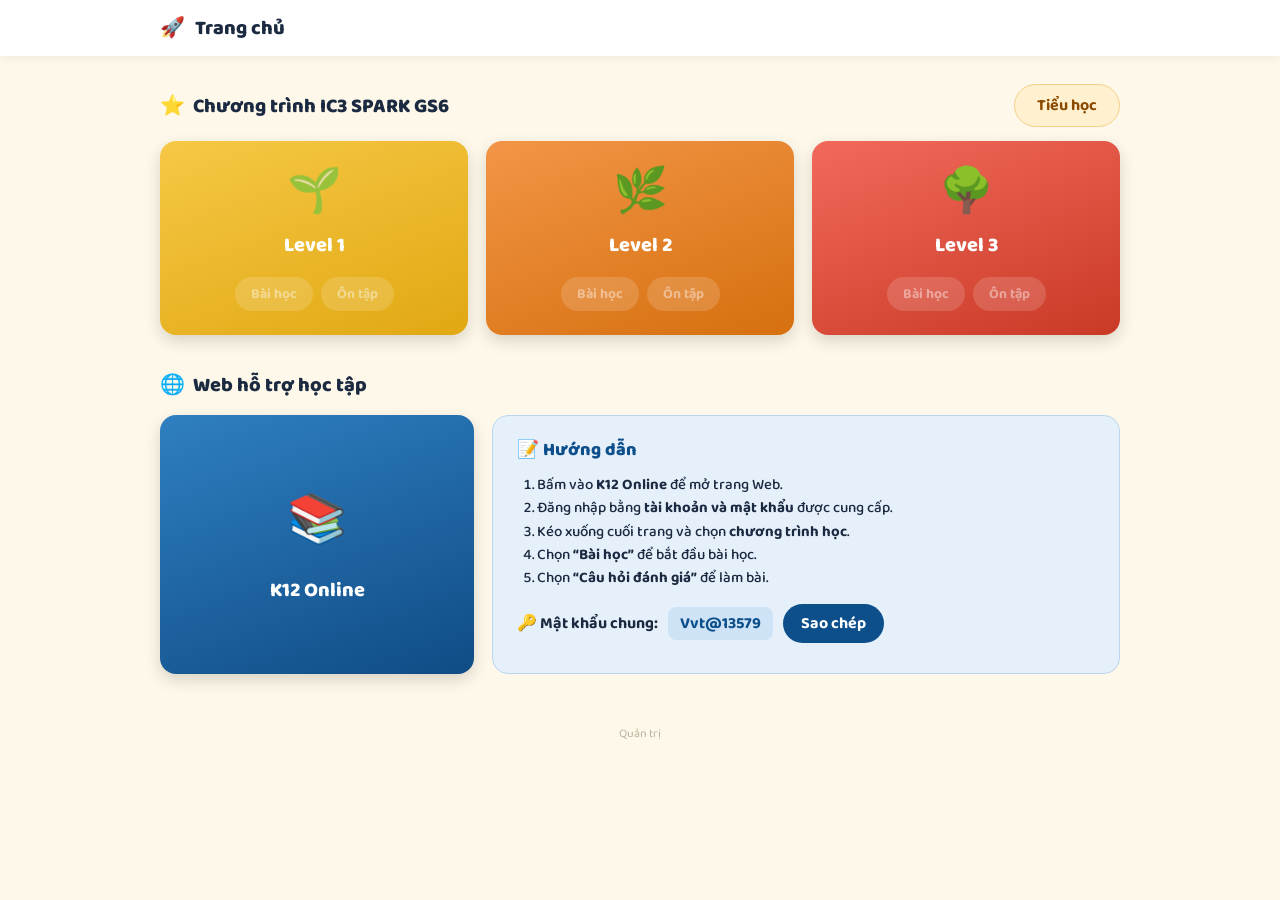
==== index.html @ aa2e1fe3 "Add files via upload" ====
<!DOCTYPE html>
<html lang="vi">
<head>
<meta charset="utf-8">
<meta name="viewport" content="width=device-width,initial-scale=1">
<title>Trang chủ</title>
<link rel="preconnect" href="https://fonts.googleapis.com">
<link href="https://fonts.googleapis.com/css2?family=Baloo+2:wght@500;600;700;800&display=swap" rel="stylesheet">
<link rel="stylesheet" href="style.css">
</head>
<body>
<div class="topbar"><div class="wrap"><span id="siteIcon"></span><span id="siteTitle"></span></div></div>
<main class="wrap" id="app"><div class="empty">Đang tải…</div></main>
<footer><a href="admin.html">Quản trị</a></footer>
<script>
const esc=s=>String(s??'').replace(/[&<>"']/g,c=>({'&':'&amp;','<':'&lt;','>':'&gt;','"':'&quot;',"'":'&#39;'}[c]));
const safeUrl=u=>/^https?:\/\//i.test(u||'')?u:'';
const md=s=>esc(s).replace(/\*\*(.+?)\*\*/g,'<b>$1</b>');
let D,cur=0;

function pill(label,url){
  const u=safeUrl(url);
  return u?`<a class="pill" href="${esc(u)}" target="_blank" rel="noopener">${esc(label)}</a>`
          :`<span class="pill off" title="Chưa có link">${esc(label)}</span>`;
}
function render(){
  document.getElementById('siteIcon').textContent=D.siteIcon||'';
  document.getElementById('siteTitle').textContent=D.siteTitle||'';
  document.title=D.siteTitle||'Trang chủ';
  const g=D.groups[cur]||{programs:[]};
  let h='';
  (g.programs||[]).forEach((p,i)=>{
    h+=`<div class="prog"><div class="row-head"><h2><span>${esc(p.icon)}</span>${esc(p.title)}</h2>`;
    if(i===0&&D.groups.length>0){
      h+=`<button class="group-btn" id="gbtn">${esc(g.name)}${D.groups.length>1?' ▾':''}</button>
      <div class="group-menu" id="gmenu">${D.groups.map((x,j)=>`<button data-g="${j}" class="${j===cur?'on':''}">${esc(x.name)}</button>`).join('')}</div>`;
    }
    h+=`</div><div class="levels">`+(p.levels||[]).map(l=>`
      <div class="level ${esc(l.color)}"><div class="ico">${esc(l.icon)}</div><h3>${esc(l.name)}</h3>
      <div class="pills">${pill('Bài học',l.lessonUrl)}${pill('Ôn tập',l.reviewUrl)}</div></div>`).join('')+`</div></div>`;
  });
  if(!(g.programs||[]).length&&D.groups.length)h+=`<div class="row-head"><h2></h2><button class="group-btn" id="gbtn">${esc(g.name)} ▾</button><div class="group-menu" id="gmenu">${D.groups.map((x,j)=>`<button data-g="${j}" class="${j===cur?'on':''}">${esc(x.name)}</button>`).join('')}</div></div><div class="empty">Chưa có chương trình nào.</div>`;
  const s=D.support;
  if(s){
    const vu=safeUrl(s.videoUrl),cu=safeUrl(s.cardUrl);
    h+=`<div class="row-head"><h2><span>${esc(s.icon)}</span>${esc(s.title)}</h2></div>
    <div class="support">
      <a class="k12" ${cu?`href="${esc(cu)}" target="_blank" rel="noopener"`:''}><span class="ico">${esc(s.cardIcon)}</span><b>${esc(s.cardName)}</b></a>
      <div class="guide"><h3>📝 ${esc(s.guideTitle)}</h3>
        <ol>${(s.steps||[]).map(x=>`<li>${md(x)}</li>`).join('')}</ol>
        ${s.password?`<div class="pw">🔑 ${esc(s.passwordLabel)} <code id="pw">${esc(s.password)}</code><button class="copy" id="cp">Sao chép</button></div>`:''}
        ${vu?`<div class="vid">🎬 <a href="${esc(vu)}" target="_blank" rel="noopener">${esc(s.videoText)}</a></div>`:''}
      </div></div>`;
  }
  document.getElementById('app').innerHTML=h;
  const gb=document.getElementById('gbtn'),gm=document.getElementById('gmenu');
  if(gb&&D.groups.length>1){
    gb.onclick=e=>{e.stopPropagation();gm.classList.toggle('open')};
    gm.onclick=e=>{const b=e.target.closest('[data-g]');if(b){cur=+b.dataset.g;render()}};
  }
  const cp=document.getElementById('cp');
  if(cp)cp.onclick=async()=>{
    const t=D.support.password;
    try{await navigator.clipboard.writeText(t)}catch{const r=document.createRange();r.selectNode(document.getElementById('pw'));getSelection().removeAllRanges();getSelection().addRange(r);document.execCommand('copy')}
    cp.textContent='Đã chép ✓';setTimeout(()=>cp.textContent='Sao chép',1500);
  };
}
document.addEventListener('click',()=>document.getElementById('gmenu')?.classList.remove('open'));
const sc=document.createElement('script');
sc.src='data.js?v='+Date.now();
sc.onload=()=>{D=window.SITE_DATA;render()};
sc.onerror=()=>document.getElementById('app').innerHTML='<div class="empty">Không tải được dữ liệu (data.js).</div>';
document.body.appendChild(sc);
</script>
</body>
</html>
---- style.css ----
:root{--bg:#fdf8e9;--ink:#1b2a41;--blue:#0d4f8b}
*{box-sizing:border-box}
body{margin:0;font-family:"Baloo 2","Nunito","Segoe UI",system-ui,sans-serif;background:var(--bg);color:var(--ink);min-height:100vh}
.topbar{background:#fff;box-shadow:0 2px 10px rgba(0,0,0,.06)}
.wrap{max-width:1000px;margin:0 auto;padding:0 20px}
.topbar .wrap{display:flex;align-items:center;gap:10px;height:56px;font-weight:800;font-size:20px}
main.wrap{padding:28px 20px 40px}
.row-head{display:flex;align-items:center;justify-content:space-between;gap:12px;margin:0 0 14px;position:relative}
h2{margin:0;font-size:20px;font-weight:800;display:flex;align-items:center;gap:8px}
.group-btn{background:#fff1d0;color:#8a4b00;border:1.5px solid #f3d089;border-radius:999px;padding:8px 22px;font:inherit;font-weight:700;cursor:pointer}
.group-menu{position:absolute;right:0;top:48px;background:#fff;border-radius:14px;box-shadow:0 8px 24px rgba(0,0,0,.15);padding:6px;z-index:5;min-width:160px;display:none}
.group-menu.open{display:block}
.group-menu button{display:block;width:100%;text-align:left;border:0;background:none;padding:9px 14px;font:inherit;font-weight:600;border-radius:10px;cursor:pointer}
.group-menu button:hover,.group-menu button.on{background:#fff1d0}
.levels{display:grid;grid-template-columns:repeat(auto-fit,minmax(220px,1fr));gap:18px;margin-bottom:34px}
.level{border-radius:16px;color:#fff;text-align:center;padding:30px 16px 24px;box-shadow:0 6px 16px rgba(0,0,0,.15);transition:transform .2s,box-shadow .2s}
.level:hover{transform:translateY(-6px);box-shadow:0 14px 26px rgba(0,0,0,.22)}
.level .ico{font-size:44px;line-height:1}
.level h3{margin:14px 0 16px;font-size:20px;font-weight:800}
.pills{display:flex;gap:8px;justify-content:center;flex-wrap:wrap}
.pill{background:rgba(255,255,255,.3);color:#fff;text-decoration:none;font-weight:700;font-size:14px;padding:6px 16px;border-radius:999px;transition:background .15s}
.pill:hover{background:rgba(255,255,255,.55)}
.pill.off{opacity:.5;pointer-events:none}
.yellow{background:linear-gradient(160deg,#f7c846,#e0a812)}
.orange{background:linear-gradient(160deg,#f29546,#d6700f)}
.red{background:linear-gradient(160deg,#f2695c,#c93a25)}
.green{background:linear-gradient(160deg,#52c07a,#1f8f4e)}
.blue{background:linear-gradient(160deg,#4a9be0,#1f5fa8)}
.purple{background:linear-gradient(160deg,#a273e0,#6c3bb5)}
.teal{background:linear-gradient(160deg,#3cc3c3,#13878f)}
.pink{background:linear-gradient(160deg,#f27aae,#c93d7c)}
.support{display:grid;grid-template-columns:minmax(220px,1fr) 2fr;gap:18px}
.k12{border-radius:16px;color:#fff;text-decoration:none;display:flex;flex-direction:column;align-items:center;justify-content:center;gap:14px;min-height:220px;padding:20px;background:linear-gradient(160deg,#2f7fc1,#0f4c85);box-shadow:0 6px 16px rgba(0,0,0,.15);transition:transform .2s}
.k12:hover{transform:translateY(-6px)}
.k12 .ico{font-size:48px}.k12 b{font-size:20px;font-weight:800}
.guide{background:#e6f0fb;border:1.5px solid #bcd5f0;border-radius:16px;padding:20px 24px}
.guide h3{margin:0 0 10px;color:var(--blue);font-size:18px;font-weight:800}
.guide ol{margin:0 0 14px;padding-left:20px;line-height:1.55;font-weight:500;font-size:15px}
.pw{display:flex;align-items:center;gap:10px;flex-wrap:wrap;font-weight:700;margin-bottom:10px}
.pw code{background:#cfe3f7;color:var(--blue);padding:4px 12px;border-radius:8px;font-family:inherit}
.copy{background:var(--blue);color:#fff;border:0;border-radius:999px;padding:7px 18px;font:inherit;font-weight:700;cursor:pointer}
.copy:active{transform:scale(.96)}
.vid a{color:var(--blue);font-weight:800}
.prog{margin-bottom:6px}
.empty{padding:40px;text-align:center;color:#888}
footer{text-align:center;padding:10px 0 30px;font-size:12px}
footer a{color:#b9b39f;text-decoration:none}
@media(max-width:700px){.support{grid-template-columns:1fr}.k12{min-height:150px}}
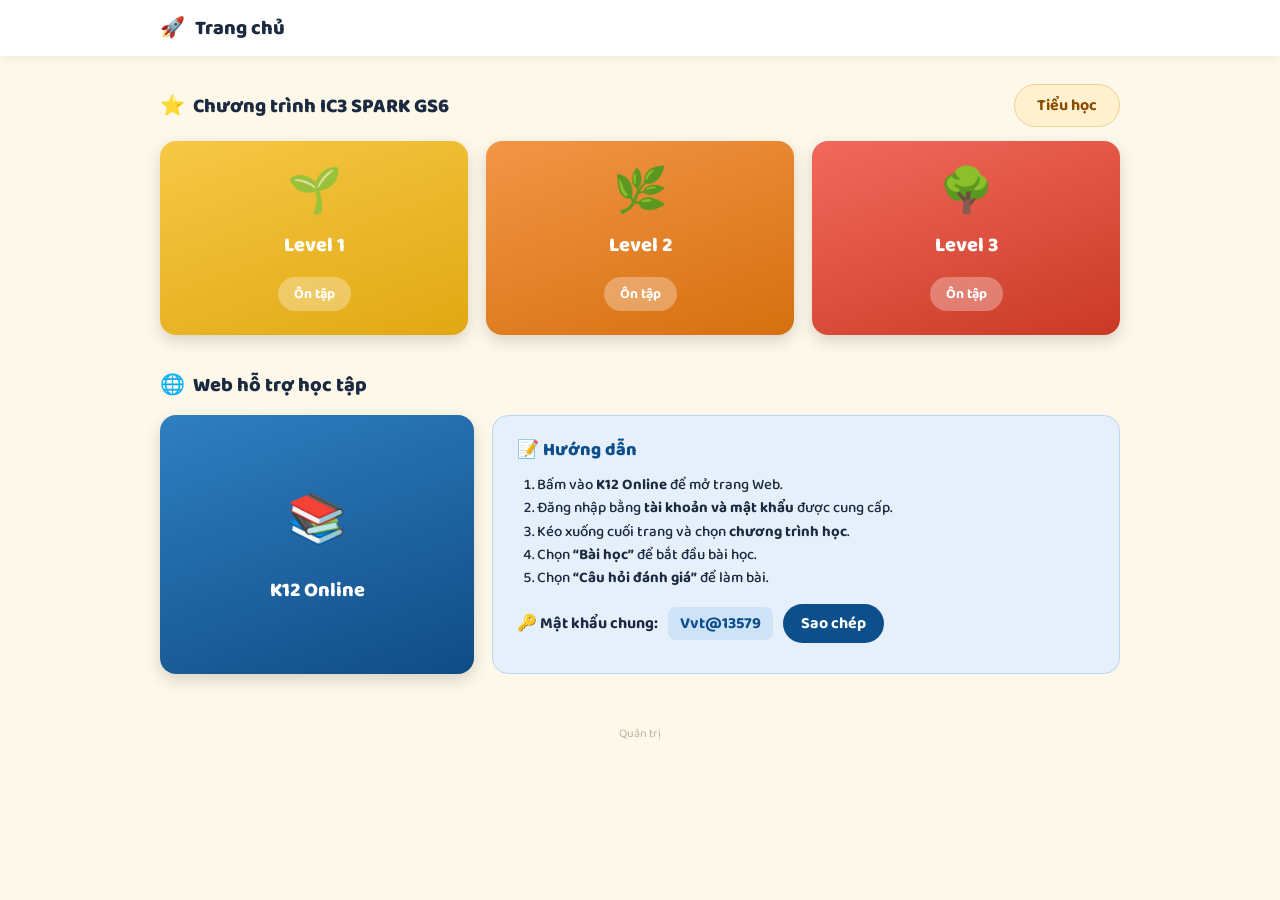
==== commit eb6b0114: "Add files via upload" ====
--- a/index.html
+++ b/index.html
@@ -9,7 +9,7 @@
 <link rel="stylesheet" href="style.css">
 </head>
 <body>
-<div class="topbar"><div class="wrap"><span id="siteIcon"></span><span id="siteTitle"></span></div></div>
+<div class="topbar"><div class="wrap"><a href="#/"><span id="siteIcon"></span><span id="siteTitle"></span></a></div></div>
 <main class="wrap" id="app"><div class="empty">Đang tải…</div></main>
 <footer><a href="admin.html">Quản trị</a></footer>
 <script>
@@ -18,11 +18,6 @@
 const md=s=>esc(s).replace(/\*\*(.+?)\*\*/g,'<b>$1</b>');
 let D,cur=0;
 
-function pill(label,url){
-  const u=safeUrl(url);
-  return u?`<a class="pill" href="${esc(u)}" target="_blank" rel="noopener">${esc(label)}</a>`
-          :`<span class="pill off" title="Chưa có link">${esc(label)}</span>`;
-}
 function render(){
   document.getElementById('siteIcon').textContent=D.siteIcon||'';
   document.getElementById('siteTitle').textContent=D.siteTitle||'';
@@ -35,9 +30,9 @@
       h+=`<button class="group-btn" id="gbtn">${esc(g.name)}${D.groups.length>1?' ▾':''}</button>
       <div class="group-menu" id="gmenu">${D.groups.map((x,j)=>`<button data-g="${j}" class="${j===cur?'on':''}">${esc(x.name)}</button>`).join('')}</div>`;
     }
-    h+=`</div><div class="levels">`+(p.levels||[]).map(l=>`
+    h+=`</div><div class="levels">`+(p.levels||[]).map((l,li)=>`
       <div class="level ${esc(l.color)}"><div class="ico">${esc(l.icon)}</div><h3>${esc(l.name)}</h3>
-      <div class="pills">${pill('Bài học',l.lessonUrl)}${pill('Ôn tập',l.reviewUrl)}</div></div>`).join('')+`</div></div>`;
+      <div class="pills"><a class="pill" href="#/${cur}/${i}/${li}">Ôn tập</a></div></div>`).join('')+`</div></div>`;
   });
   if(!(g.programs||[]).length&&D.groups.length)h+=`<div class="row-head"><h2></h2><button class="group-btn" id="gbtn">${esc(g.name)} ▾</button><div class="group-menu" id="gmenu">${D.groups.map((x,j)=>`<button data-g="${j}" class="${j===cur?'on':''}">${esc(x.name)}</button>`).join('')}</div></div><div class="empty">Chưa có chương trình nào.</div>`;
   const s=D.support;
@@ -65,10 +60,28 @@
     cp.textContent='Đã chép ✓';setTimeout(()=>cp.textContent='Sao chép',1500);
   };
 }
+function renderReview(gi,pi,li){
+  const l=(((D.groups[gi]||{}).programs||[])[pi]||{}).levels?.[li];
+  if(!l){location.hash='#/';return}
+  const items=l.reviews||[];
+  document.getElementById('app').innerHTML=`<a class="back" href="#/">← Quay lại</a>
+  <h1 class="rtitle">${esc(l.reviewTitle||('Ôn tập '+l.name))}</h1>
+  <div class="rgrid">`+(items.length?items.map(r=>{
+    const u=safeUrl(r.url),ic=esc(l.reviewIcon||'📝');
+    return u?`<a class="rcard on" href="${esc(u)}" target="_blank" rel="noopener"><span class="ico">${ic}</span><b>${esc(r.name)}</b></a>`
+            :`<div class="rcard off"><span class="ico">${ic}</span><b>${esc(r.name)}</b><span class="soon">Sắp có</span></div>`;
+  }).join(''):'<div class="empty" style="grid-column:1/-1">Chưa có bài ôn nào.</div>')+`</div>`;
+}
+function route(){
+  const m=location.hash.match(/^#\/(\d+)\/(\d+)\/(\d+)$/);
+  if(m){cur=+m[1];renderReview(+m[1],+m[2],+m[3])}else render();
+  window.scrollTo(0,0);
+}
+window.addEventListener('hashchange',()=>D&&route());
 document.addEventListener('click',()=>document.getElementById('gmenu')?.classList.remove('open'));
 const sc=document.createElement('script');
 sc.src='data.js?v='+Date.now();
-sc.onload=()=>{D=window.SITE_DATA;render()};
+sc.onload=()=>{D=window.SITE_DATA;route()};
 sc.onerror=()=>document.getElementById('app').innerHTML='<div class="empty">Không tải được dữ liệu (data.js).</div>';
 document.body.appendChild(sc);
 </script>
--- a/style.css
+++ b/style.css
@@ -46,3 +46,15 @@
 footer{text-align:center;padding:10px 0 30px;font-size:12px}
 footer a{color:#b9b39f;text-decoration:none}
 @media(max-width:700px){.support{grid-template-columns:1fr}.k12{min-height:150px}}
+
+.topbar a{color:inherit;text-decoration:none;display:flex;align-items:center;gap:10px}
+.back{display:inline-block;color:var(--blue);font-weight:700;text-decoration:none;margin-bottom:6px}
+.back:hover{text-decoration:underline}
+.rtitle{text-align:center;font-size:30px;font-weight:800;margin:6px 0 26px}
+.rgrid{display:grid;grid-template-columns:repeat(auto-fill,minmax(190px,1fr));gap:18px;max-width:880px;margin:0 auto}
+.rcard{display:flex;flex-direction:column;align-items:center;justify-content:center;gap:12px;min-height:210px;padding:20px 12px;border-radius:18px;background:rgba(255,255,255,.75);border:1px solid #eee8d3;text-decoration:none;color:var(--ink);transition:transform .2s,box-shadow .2s,background .2s}
+.rcard .ico{font-size:44px;line-height:1}
+.rcard b{font-size:20px;font-weight:800}
+.rcard.on:hover{transform:translateY(-6px);background:#fff;box-shadow:0 12px 24px rgba(0,0,0,.12)}
+.rcard.off{opacity:.55;cursor:default}
+.rcard .soon{background:#e7eef2;color:#9aaab8;font-weight:700;font-size:14px;padding:6px 18px;border-radius:999px}
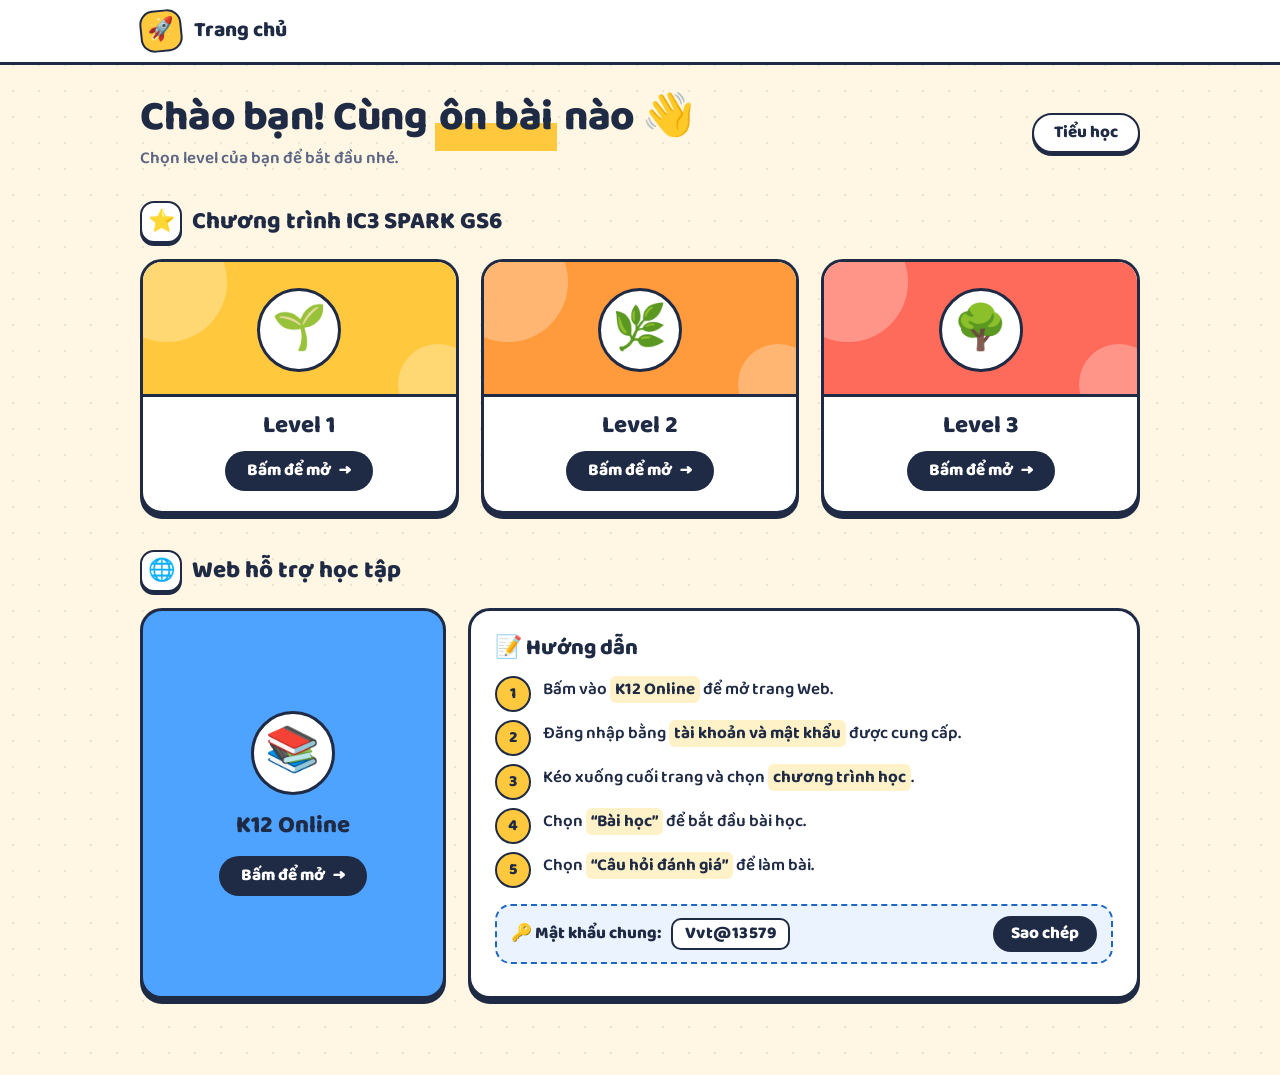
==== commit 985939c5: "Add files via upload" ====
--- a/index.html
+++ b/index.html
@@ -5,13 +5,13 @@
 <meta name="viewport" content="width=device-width,initial-scale=1">
 <title>Trang chủ</title>
 <link rel="preconnect" href="https://fonts.googleapis.com">
+<link rel="preconnect" href="https://fonts.gstatic.com" crossorigin>
 <link href="https://fonts.googleapis.com/css2?family=Baloo+2:wght@500;600;700;800&display=swap" rel="stylesheet">
-<link rel="stylesheet" href="style.css">
+<link rel="stylesheet" href="student.css">
 </head>
 <body>
 <div class="topbar"><div class="wrap"><a href="#/"><span id="siteIcon"></span><span id="siteTitle"></span></a></div></div>
 <main class="wrap" id="app"><div class="empty">Đang tải…</div></main>
-<footer><a href="admin.html">Quản trị</a></footer>
 <script>
 const esc=s=>String(s??'').replace(/[&<>"']/g,c=>({'&':'&amp;','<':'&lt;','>':'&gt;','"':'&quot;',"'":'&#39;'}[c]));
 const safeUrl=u=>/^https?:\/\//i.test(u||'')?u:'';
@@ -22,37 +22,39 @@
   document.getElementById('siteIcon').textContent=D.siteIcon||'';
   document.getElementById('siteTitle').textContent=D.siteTitle||'';
   document.title=D.siteTitle||'Trang chủ';
-  const g=D.groups[cur]||{programs:[]};
-  let h='';
-  (g.programs||[]).forEach((p,i)=>{
-    h+=`<div class="prog"><div class="row-head"><h2><span>${esc(p.icon)}</span>${esc(p.title)}</h2>`;
-    if(i===0&&D.groups.length>0){
-      h+=`<button class="group-btn" id="gbtn">${esc(g.name)}${D.groups.length>1?' ▾':''}</button>
-      <div class="group-menu" id="gmenu">${D.groups.map((x,j)=>`<button data-g="${j}" class="${j===cur?'on':''}">${esc(x.name)}</button>`).join('')}</div>`;
-    }
-    h+=`</div><div class="levels">`+(p.levels||[]).map((l,li)=>`
-      <div class="level ${esc(l.color)}"><div class="ico">${esc(l.icon)}</div><h3>${esc(l.name)}</h3>
-      <div class="pills"><a class="pill" href="#/${cur}/${i}/${li}">Ôn tập</a></div></div>`).join('')+`</div></div>`;
+  const groups=D.groups||[], g=groups[cur]||{programs:[]};
+
+  let h=`<section class="hero"><div><h1>Chào bạn! Cùng <mark>ôn bài</mark> nào 👋</h1><p>Chọn level của bạn để bắt đầu nhé.</p></div>`;
+  if(groups.length>1) h+=`<div class="tabs" role="group" aria-label="Chọn cấp học">${groups.map((x,j)=>`<button class="tab" data-g="${j}" aria-pressed="${j===cur}">${esc(x.name)}</button>`).join('')}</div>`;
+  else if(groups.length===1) h+=`<span class="badge-group">${esc(g.name)}</span>`;
+  h+=`</section>`;
+
+  const progs=g.programs||[];
+  progs.forEach((p,i)=>{
+    h+=`<section class="prog"><div class="sec-head"><h2><span class="sico">${esc(p.icon)}</span>${esc(p.title)}</h2></div><div class="levels">`;
+    h+=(p.levels||[]).map((l,li)=>{
+      return `<a class="level ${esc(l.color)}" href="#/${cur}/${i}/${li}">
+        <div class="top"><div class="ico">${esc(l.icon)}</div></div>
+        <div class="body"><h3>${esc(l.name)}</h3><span class="go">Bấm để mở <i>→</i></span></div></a>`;
+    }).join('')+`</div></section>`;
   });
-  if(!(g.programs||[]).length&&D.groups.length)h+=`<div class="row-head"><h2></h2><button class="group-btn" id="gbtn">${esc(g.name)} ▾</button><div class="group-menu" id="gmenu">${D.groups.map((x,j)=>`<button data-g="${j}" class="${j===cur?'on':''}">${esc(x.name)}</button>`).join('')}</div></div><div class="empty">Chưa có chương trình nào.</div>`;
+  if(!progs.length&&groups.length) h+=`<div class="empty">Chưa có chương trình nào.</div>`;
+
   const s=D.support;
   if(s){
-    const vu=safeUrl(s.videoUrl),cu=safeUrl(s.cardUrl);
-    h+=`<div class="row-head"><h2><span>${esc(s.icon)}</span>${esc(s.title)}</h2></div>
+    const vu=safeUrl(s.videoUrl), cu=safeUrl(s.cardUrl);
+    h+=`<section class="prog"><div class="sec-head"><h2><span class="sico">${esc(s.icon)}</span>${esc(s.title)}</h2></div>
     <div class="support">
-      <a class="k12" ${cu?`href="${esc(cu)}" target="_blank" rel="noopener"`:''}><span class="ico">${esc(s.cardIcon)}</span><b>${esc(s.cardName)}</b></a>
+      <a class="k12" ${cu?`href="${esc(cu)}" target="_blank" rel="noopener"`:''}><span class="ico">${esc(s.cardIcon)}</span><b>${esc(s.cardName)}</b>${cu?'<span class="go">Bấm để mở <i>→</i></span>':''}</a>
       <div class="guide"><h3>📝 ${esc(s.guideTitle)}</h3>
-        <ol>${(s.steps||[]).map(x=>`<li>${md(x)}</li>`).join('')}</ol>
+        <ol>${(s.steps||[]).map(x=>`<li><span>${md(x)}</span></li>`).join('')}</ol>
         ${s.password?`<div class="pw">🔑 ${esc(s.passwordLabel)} <code id="pw">${esc(s.password)}</code><button class="copy" id="cp">Sao chép</button></div>`:''}
         ${vu?`<div class="vid">🎬 <a href="${esc(vu)}" target="_blank" rel="noopener">${esc(s.videoText)}</a></div>`:''}
-      </div></div>`;
+      </div></div></section>`;
   }
   document.getElementById('app').innerHTML=h;
-  const gb=document.getElementById('gbtn'),gm=document.getElementById('gmenu');
-  if(gb&&D.groups.length>1){
-    gb.onclick=e=>{e.stopPropagation();gm.classList.toggle('open')};
-    gm.onclick=e=>{const b=e.target.closest('[data-g]');if(b){cur=+b.dataset.g;render()}};
-  }
+
+  document.querySelectorAll('.tab').forEach(b=>b.onclick=()=>{cur=+b.dataset.g;render()});
   const cp=document.getElementById('cp');
   if(cp)cp.onclick=async()=>{
     const t=D.support.password;
@@ -60,25 +62,33 @@
     cp.textContent='Đã chép ✓';setTimeout(()=>cp.textContent='Sao chép',1500);
   };
 }
+
 function renderReview(gi,pi,li){
   const l=(((D.groups[gi]||{}).programs||[])[pi]||{}).levels?.[li];
   if(!l){location.hash='#/';return}
   const items=l.reviews||[];
   document.getElementById('app').innerHTML=`<a class="back" href="#/">← Quay lại</a>
-  <h1 class="rtitle">${esc(l.reviewTitle||('Ôn tập '+l.name))}</h1>
-  <div class="rgrid">`+(items.length?items.map(r=>{
-    const u=safeUrl(r.url),ic=esc(l.reviewIcon||'📝');
-    return u?`<a class="rcard on" href="${esc(u)}" target="_blank" rel="noopener"><span class="ico">${ic}</span><b>${esc(r.name)}</b></a>`
-            :`<div class="rcard off"><span class="ico">${ic}</span><b>${esc(r.name)}</b><span class="soon">Sắp có</span></div>`;
+  <div class="banner ${esc(l.color)}"><div class="ico">${esc(l.icon||'📝')}</div>
+    <div class="info"><h1>${esc(l.name)}</h1></div></div>
+  <div class="rgrid">`+(items.length?items.map((r,n)=>{
+    const u=safeUrl(r.url);
+    return u?`<a class="rcard on ${esc(l.color)}" href="${esc(u)}" target="_blank" rel="noopener"><span class="num">${n+1}</span><b>${esc(r.name)}</b><span class="tag">Bắt đầu</span></a>`
+            :`<div class="rcard off ${esc(l.color)}"><span class="num">${n+1}</span><b>${esc(r.name)}</b><span class="tag">Sắp có</span></div>`;
   }).join(''):'<div class="empty" style="grid-column:1/-1">Chưa có bài ôn nào.</div>')+`</div>`;
 }
+
+function setBrand(){
+  document.getElementById('siteIcon').textContent=D.siteIcon||'';
+  document.getElementById('siteTitle').textContent=D.siteTitle||'';
+  document.title=D.siteTitle||'Trang chủ';
+}
 function route(){
+  setBrand();
   const m=location.hash.match(/^#\/(\d+)\/(\d+)\/(\d+)$/);
   if(m){cur=+m[1];renderReview(+m[1],+m[2],+m[3])}else render();
   window.scrollTo(0,0);
 }
 window.addEventListener('hashchange',()=>D&&route());
-document.addEventListener('click',()=>document.getElementById('gmenu')?.classList.remove('open'));
 const sc=document.createElement('script');
 sc.src='data.js?v='+Date.now();
 sc.onload=()=>{D=window.SITE_DATA;route()};
--- a/student.css
+++ b/student.css
@@ -0,0 +1,148 @@
+/* Giao diện học sinh – chỉ dùng cho index.html (admin.html vẫn dùng style.css) */
+:root{
+  --bg:#fff7e3; --ink:#1f2a44; --muted:#5d6785; --card:#fff; --line:#1f2a44;
+  --radius:22px; --shadow:0 5px 0 var(--ink);
+  --blue:#1f67c2;
+}
+*{box-sizing:border-box}
+html{-webkit-text-size-adjust:100%}
+body{
+  margin:0; min-height:100vh; color:var(--ink);
+  font-family:"Baloo 2","Nunito","Segoe UI",system-ui,sans-serif; font-size:17px; line-height:1.4;
+  background-color:var(--bg);
+  background-image:radial-gradient(rgba(31,42,68,.09) 1.4px,transparent 1.6px);
+  background-size:26px 26px;
+}
+a{color:inherit}
+:focus-visible{outline:4px solid #4da3ff;outline-offset:3px;border-radius:12px}
+.wrap{max-width:1040px;margin:0 auto;padding:0 20px}
+
+/* ---------- Thanh trên ---------- */
+.topbar{position:sticky;top:0;z-index:20;background:#fff;border-bottom:3px solid var(--line)}
+.topbar .wrap{display:flex;align-items:center;gap:12px;height:62px}
+.topbar a{display:flex;align-items:center;gap:12px;text-decoration:none;font-weight:800;font-size:21px}
+#siteIcon{display:grid;place-items:center;width:42px;height:42px;border-radius:14px;background:#ffc83d;border:2.5px solid var(--line);font-size:22px;transform:rotate(-6deg)}
+#siteIcon:empty{display:none}
+main.wrap{padding:26px 20px 40px}
+
+/* ---------- Lời chào ---------- */
+.hero{display:flex;align-items:center;justify-content:space-between;gap:16px;flex-wrap:wrap;margin:4px 0 30px}
+.hero h1{margin:0;font-size:clamp(28px,5vw,42px);line-height:1.1;font-weight:800;letter-spacing:-.5px}
+.hero h1 mark{background:linear-gradient(transparent 58%,#ffc83d 58%);color:inherit;padding:0 4px}
+.hero p{margin:6px 0 0;color:var(--muted);font-weight:600}
+
+/* ---------- Chọn cấp học ---------- */
+.tabs{display:flex;gap:8px;flex-wrap:wrap}
+.tab{font:inherit;font-weight:800;cursor:pointer;background:#fff;color:var(--ink);border:2.5px solid var(--line);border-radius:999px;padding:6px 20px;box-shadow:0 3px 0 var(--ink);transition:transform .12s,box-shadow .12s,background .12s}
+.tab:hover{transform:translateY(-2px);box-shadow:0 5px 0 var(--ink)}
+.tab[aria-pressed="true"]{background:var(--ink);color:#fff;box-shadow:0 3px 0 #000}
+.tab:active{transform:translateY(2px);box-shadow:0 1px 0 var(--ink)}
+.badge-group{font-weight:800;background:#fff;border:2.5px solid var(--line);border-radius:999px;padding:6px 20px;box-shadow:0 3px 0 var(--ink)}
+
+/* ---------- Tiêu đề mục ---------- */
+.sec-head{display:flex;align-items:center;gap:12px;margin:0 0 16px}
+.sec-head h2{margin:0;font-size:24px;font-weight:800;display:flex;align-items:center;gap:10px}
+.sec-head .sico{display:grid;place-items:center;width:42px;height:42px;border-radius:14px;background:#fff;border:2.5px solid var(--line);font-size:22px;box-shadow:0 3px 0 var(--ink)}
+.prog{margin-bottom:36px}
+
+/* ---------- Màu theo level ---------- */
+.yellow{--c:#ffc83d;--cd:#c98f00;--ct:#fff2c9}
+.orange{--c:#ff9a3d;--cd:#c75f00;--ct:#ffe4cc}
+.red{--c:#ff6b5b;--cd:#c23b2a;--ct:#ffdeda}
+.green{--c:#3fcb7a;--cd:#1e8f4e;--ct:#d8f5e4}
+.blue{--c:#4da3ff;--cd:#1f67c2;--ct:#dbeaff}
+.purple{--c:#a57bff;--cd:#6a3fc4;--ct:#eadfff}
+.teal{--c:#2fcfc9;--cd:#138a86;--ct:#d4f5f3}
+.pink{--c:#ff7ab6;--cd:#c23d7f;--ct:#ffdfee}
+.level,.banner,.rcard{--c:#4da3ff;--cd:#1f67c2;--ct:#dbeaff}
+.level.yellow,.banner.yellow,.rcard.yellow{--c:#ffc83d;--cd:#c98f00;--ct:#fff2c9}
+.level.orange,.banner.orange,.rcard.orange{--c:#ff9a3d;--cd:#c75f00;--ct:#ffe4cc}
+.level.red,.banner.red,.rcard.red{--c:#ff6b5b;--cd:#c23b2a;--ct:#ffdeda}
+.level.green,.banner.green,.rcard.green{--c:#3fcb7a;--cd:#1e8f4e;--ct:#d8f5e4}
+.level.purple,.banner.purple,.rcard.purple{--c:#a57bff;--cd:#6a3fc4;--ct:#eadfff}
+.level.teal,.banner.teal,.rcard.teal{--c:#2fcfc9;--cd:#138a86;--ct:#d4f5f3}
+.level.pink,.banner.pink,.rcard.pink{--c:#ff7ab6;--cd:#c23d7f;--ct:#ffdfee}
+
+/* ---------- Thẻ Level ---------- */
+.levels{display:grid;grid-template-columns:repeat(auto-fit,minmax(250px,1fr));gap:22px}
+.level{display:flex;flex-direction:column;text-decoration:none;background:var(--card);border:3px solid var(--line);border-radius:var(--radius);box-shadow:var(--shadow);overflow:hidden;transition:transform .15s,box-shadow .15s}
+.level:hover{transform:translateY(-6px);box-shadow:0 11px 0 var(--ink)}
+.level:active{transform:translateY(3px);box-shadow:0 2px 0 var(--ink)}
+.level .top{position:relative;background:var(--c);border-bottom:3px solid var(--line);padding:26px 16px 22px;display:grid;place-items:center;overflow:hidden}
+.level .top::before,.level .top::after{content:"";position:absolute;border-radius:50%;background:rgba(255,255,255,.28)}
+.level .top::before{width:120px;height:120px;left:-36px;top:-40px}
+.level .top::after{width:80px;height:80px;right:-22px;bottom:-30px}
+.level .ico{position:relative;z-index:1;display:grid;place-items:center;width:84px;height:84px;border-radius:50%;background:#fff;border:3px solid var(--line);font-size:44px;line-height:1;transition:transform .2s}
+.level:hover .ico{transform:rotate(-8deg) scale(1.08)}
+.level .body{padding:16px 18px 20px;display:flex;flex-direction:column;gap:12px;align-items:center;text-align:center}
+.level h3{margin:0;font-size:24px;font-weight:800;line-height:1.1}
+.count{font-weight:700;font-size:15px;color:var(--ink);background:var(--ct);border-radius:999px;padding:2px 14px}
+.go{display:inline-flex;align-items:center;gap:8px;font-weight:800;background:var(--ink);color:#fff;border-radius:999px;padding:8px 22px}
+.go i{font-style:normal;transition:transform .15s}
+.level:hover .go i,a.k12:hover .go i{transform:translateX(4px)}
+
+/* ---------- Trang danh sách bài ôn ---------- */
+.back{display:inline-flex;align-items:center;gap:8px;text-decoration:none;font-weight:800;background:#fff;border:2.5px solid var(--line);border-radius:999px;padding:6px 18px 6px 14px;box-shadow:0 3px 0 var(--ink);margin-bottom:18px;transition:transform .12s,box-shadow .12s}
+.back:hover{transform:translateY(-2px);box-shadow:0 5px 0 var(--ink)}
+.banner{display:flex;align-items:center;gap:18px;flex-wrap:wrap;background:var(--c);border:3px solid var(--line);border-radius:var(--radius);box-shadow:var(--shadow);padding:20px 24px;margin-bottom:26px}
+.banner .ico{display:grid;place-items:center;flex:none;width:72px;height:72px;border-radius:50%;background:#fff;border:3px solid var(--line);font-size:38px}
+.banner .info{flex:1;min-width:200px}
+.banner h1{margin:0;font-size:clamp(24px,4.5vw,34px);font-weight:800;line-height:1.1}
+.rgrid{display:grid;grid-template-columns:repeat(auto-fill,minmax(210px,1fr));gap:20px}
+.rcard{position:relative;display:flex;flex-direction:column;align-items:center;justify-content:center;gap:10px;min-height:190px;padding:26px 14px 18px;text-align:center;text-decoration:none;background:var(--card);border:3px solid var(--line);border-radius:var(--radius);box-shadow:var(--shadow);transition:transform .15s,box-shadow .15s}
+.rcard .num{display:grid;place-items:center;width:62px;height:62px;border-radius:50%;background:var(--c);border:3px solid var(--line);font-size:28px;font-weight:800;transition:transform .2s}
+.rcard b{font-size:19px;font-weight:800;line-height:1.2}
+.rcard .tag{font-weight:800;font-size:14px;border-radius:999px;padding:3px 16px;background:var(--ct)}
+.rcard.on:hover{transform:translateY(-6px);box-shadow:0 11px 0 var(--ink)}
+.rcard.on:hover .num{transform:rotate(-10deg) scale(1.1)}
+.rcard.on:active{transform:translateY(3px);box-shadow:0 2px 0 var(--ink)}
+.rcard.off{background:#f1efe8;border-style:dashed;box-shadow:none;color:var(--muted);cursor:default}
+.rcard.off .num{background:#e3e0d6;color:var(--muted)}
+.rcard.off .tag{background:#e3e0d6}
+
+/* ---------- Hỗ trợ học tập ---------- */
+.support{display:grid;grid-template-columns:minmax(230px,1fr) 2.2fr;gap:22px}
+.k12{display:flex;flex-direction:column;align-items:center;justify-content:center;gap:14px;min-height:230px;padding:24px;text-align:center;text-decoration:none;background:#4da3ff;border:3px solid var(--line);border-radius:var(--radius);box-shadow:var(--shadow);transition:transform .15s,box-shadow .15s}
+a.k12[href]:hover{transform:translateY(-6px);box-shadow:0 11px 0 var(--ink)}
+.k12 .ico{display:grid;place-items:center;width:84px;height:84px;border-radius:50%;background:#fff;border:3px solid var(--line);font-size:44px}
+.k12 b{font-size:24px;font-weight:800}
+.guide{background:#fff;border:3px solid var(--line);border-radius:var(--radius);box-shadow:var(--shadow);padding:22px 24px}
+.guide h3{margin:0 0 14px;font-size:22px;font-weight:800}
+.guide ol{list-style:none;margin:0 0 16px;padding:0;display:grid;gap:10px;counter-reset:s}
+.guide li{counter-increment:s;display:flex;align-items:flex-start;gap:12px;font-weight:600;font-size:17px}
+.guide li::before{content:counter(s);flex:none;display:grid;place-items:center;width:32px;height:32px;border-radius:50%;background:#ffc83d;border:2.5px solid var(--line);font-weight:800;font-size:16px;margin-top:-2px}
+.guide li b{background:#fff2c9;border-radius:6px;padding:0 5px}
+.pw{display:flex;align-items:center;gap:10px;flex-wrap:wrap;font-weight:800;background:#eaf3ff;border:2.5px dashed var(--blue);border-radius:16px;padding:10px 14px;margin-bottom:10px}
+.pw code{font:inherit;font-weight:800;letter-spacing:.5px;background:#fff;border:2px solid var(--line);border-radius:10px;padding:2px 12px;user-select:all}
+.copy{font:inherit;font-weight:800;cursor:pointer;color:#fff;background:var(--ink);border:0;border-radius:999px;padding:6px 18px;margin-left:auto;transition:transform .1s}
+.copy:active{transform:scale(.95)}
+.vid{font-weight:700}
+.vid a{font-weight:800;color:var(--blue)}
+
+.empty{padding:40px 20px;text-align:center;color:var(--muted);font-weight:700;background:rgba(255,255,255,.7);border:3px dashed #cfc8ae;border-radius:var(--radius)}
+
+@media(max-width:700px){
+  body{font-size:16px}
+  .wrap{padding:0 14px}
+  main.wrap{padding:18px 14px 34px}
+  .topbar .wrap{height:56px}
+  .support{grid-template-columns:1fr}
+  .k12{min-height:170px}
+  .levels{gap:18px}
+  .rgrid{grid-template-columns:repeat(2,1fr);gap:16px}
+  .rcard{min-height:170px;padding:22px 10px 16px}
+  .rcard b{font-size:17px}
+  .banner{padding:16px}
+  .copy{margin-left:0}
+}
+@media(prefers-reduced-motion:reduce){*{transition:none!important;animation:none!important}}
+
+@media(max-width:700px){
+  .levels{grid-template-columns:1fr;gap:16px}
+  .level{flex-direction:row;align-items:stretch}
+  .level .top{flex:none;width:112px;padding:0;border-bottom:0;border-right:3px solid var(--line)}
+  .level .ico{width:68px;height:68px;font-size:36px}
+  .level .body{flex:1;align-items:flex-start;text-align:left;gap:8px;padding:14px 16px;justify-content:center}
+  .level h3{font-size:22px}
+  .go{padding:6px 18px;font-size:15px}
+}
